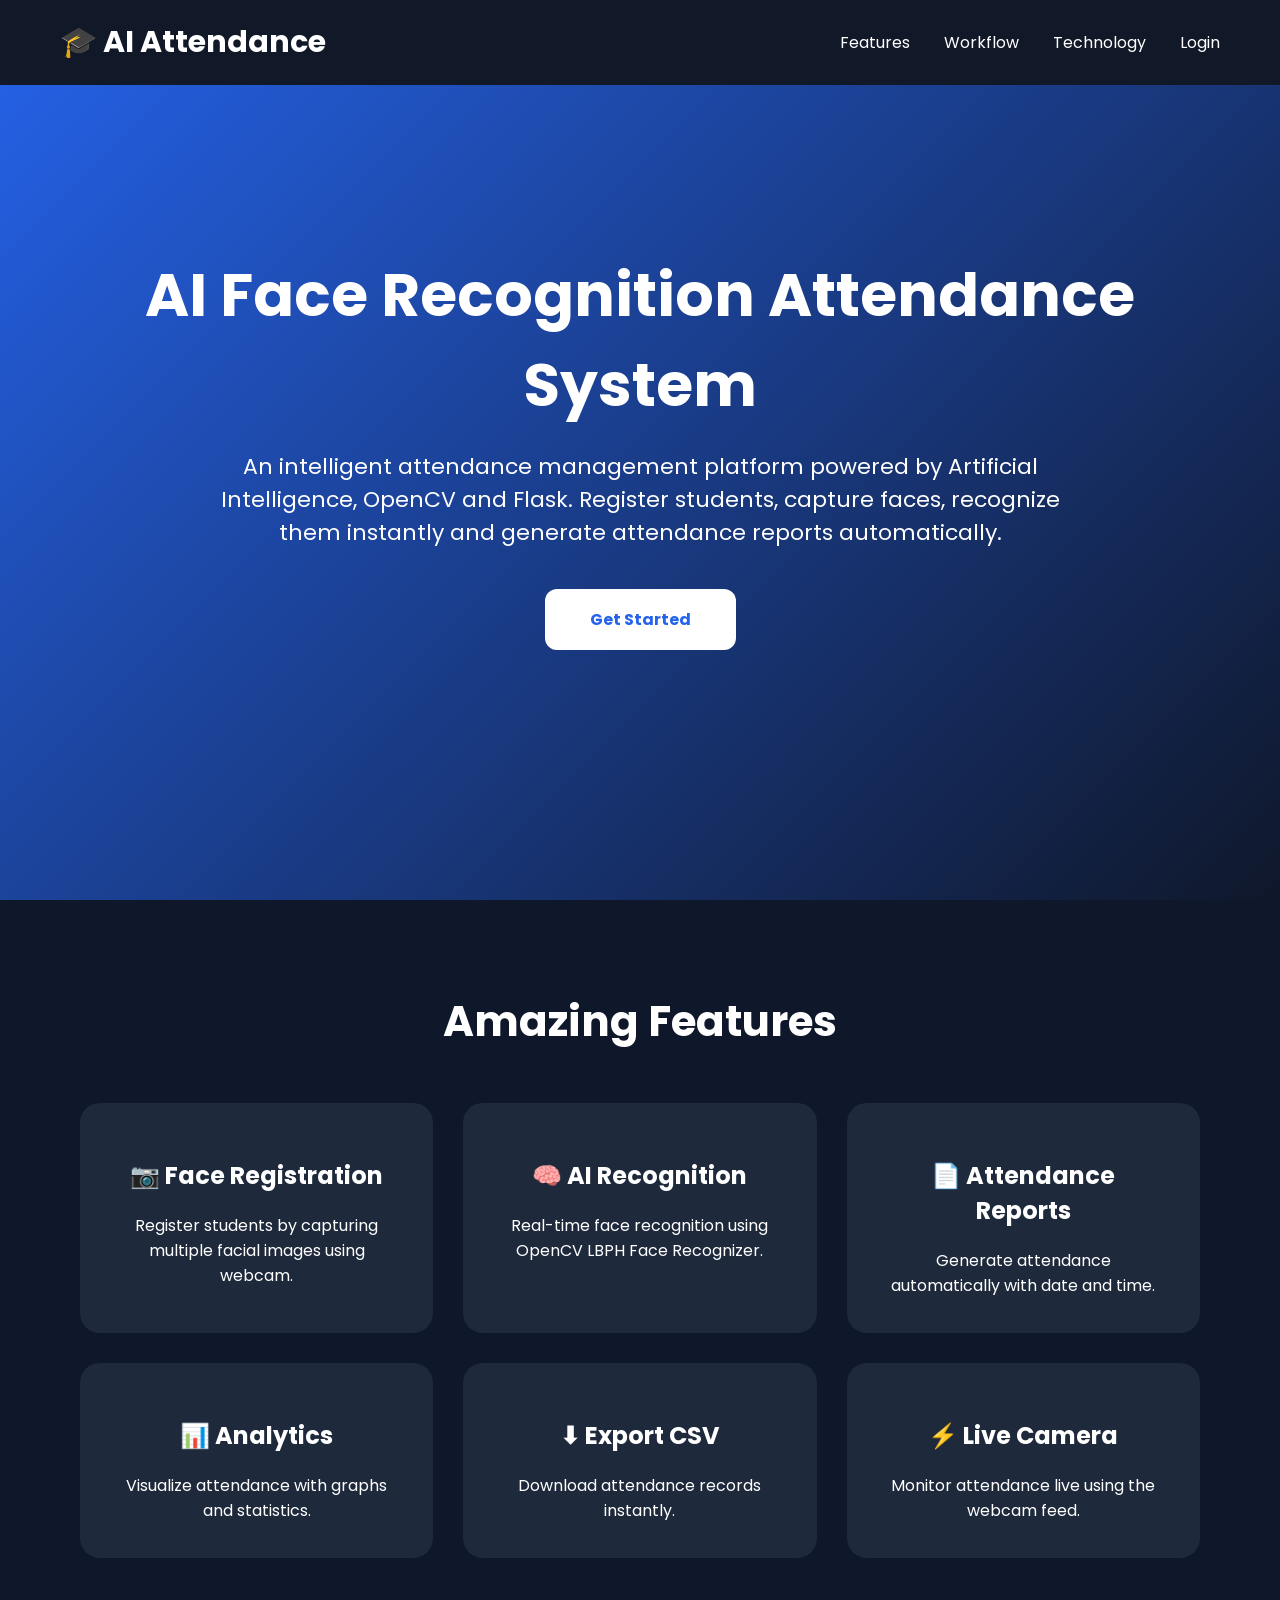
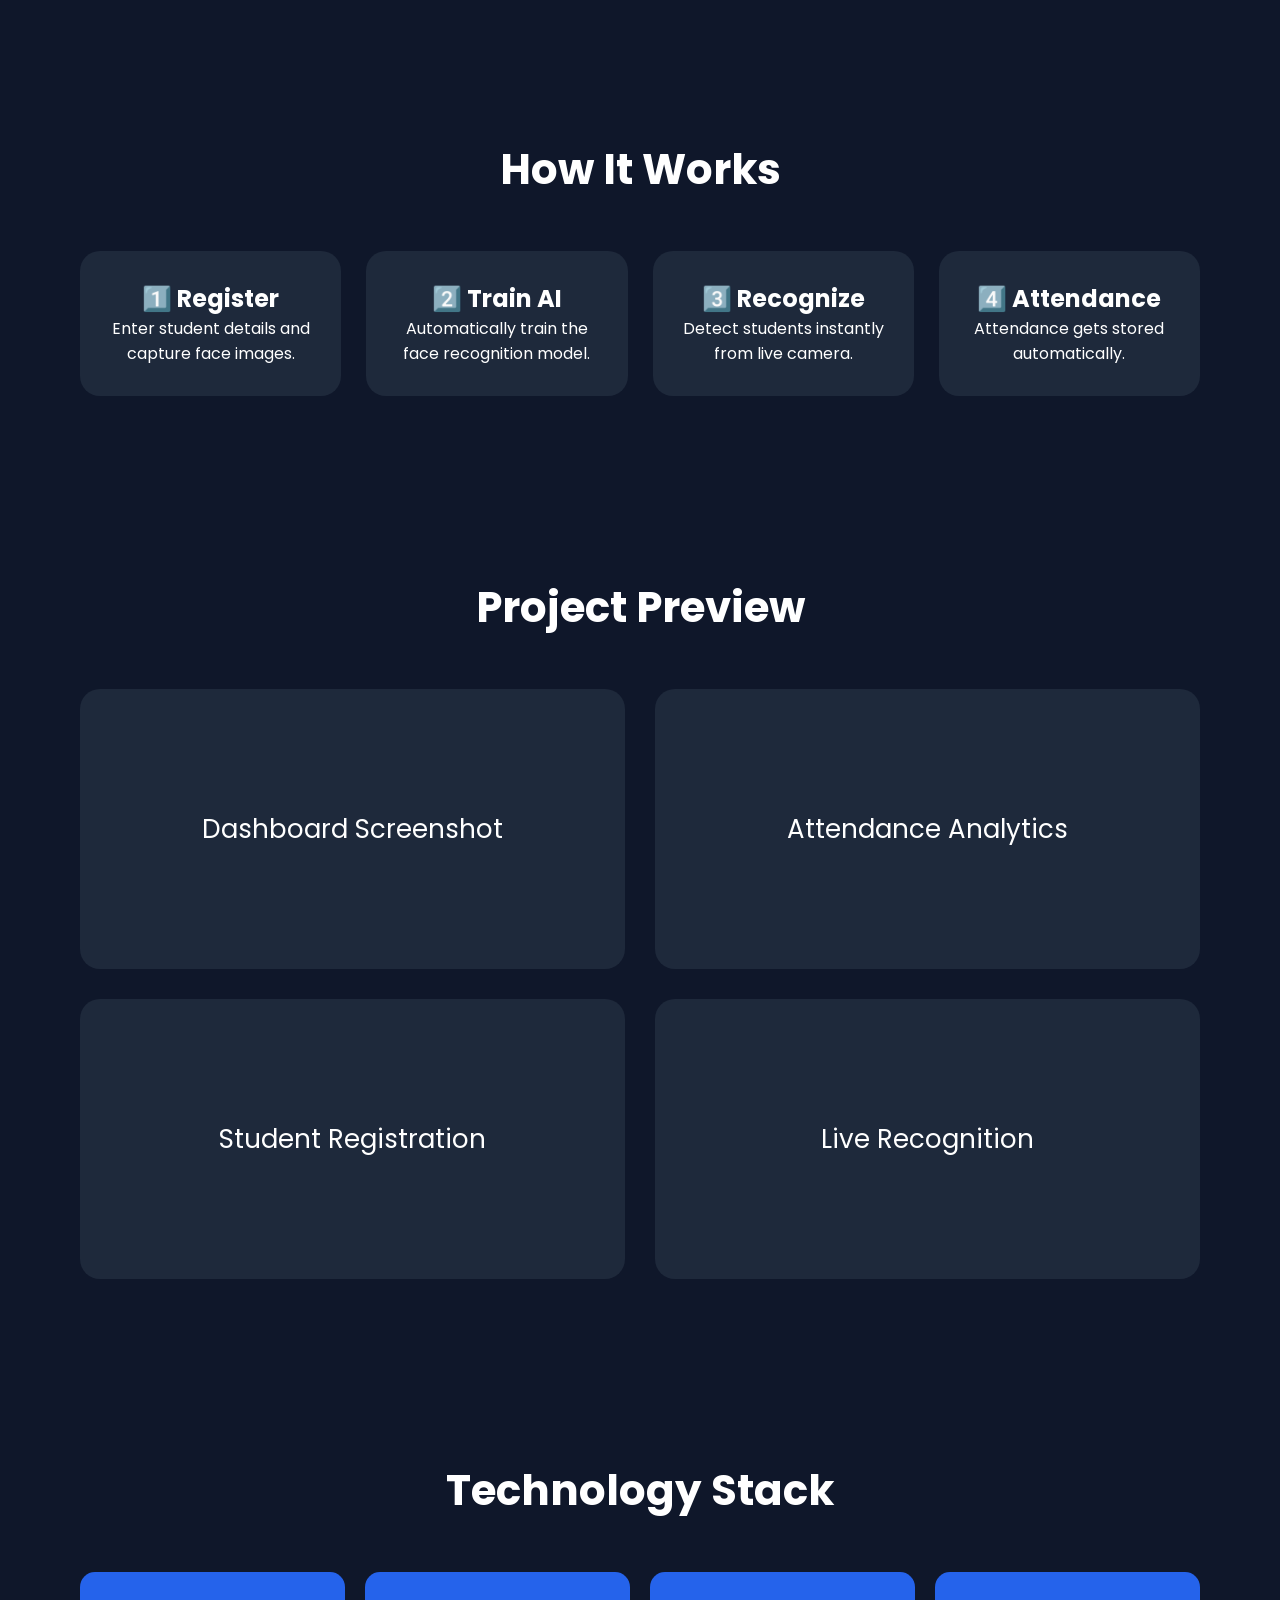
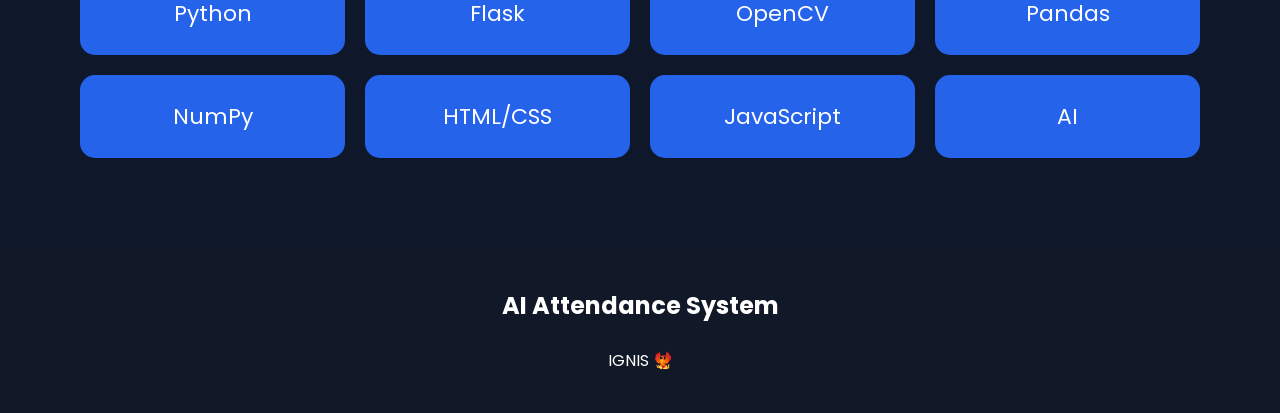
==== templates/home.html @ b84f37ec "Initial release of AI Attendance System" ====
<!DOCTYPE html>
<html lang="en">

<head>

    <meta charset="UTF-8">
    <meta name="viewport" content="width=device-width, initial-scale=1.0">

    <title>AI Attendance System</title>

    <link href="https://fonts.googleapis.com/css2?family=Poppins:wght@300;400;600;700&display=swap" rel="stylesheet">

    <style>

        *{
        margin:0;
        padding:0;
        box-sizing:border-box;
        font-family:Poppins,sans-serif;
        scroll-behavior:smooth;
        }

        body{

        background:#0f172a;
        color:white;

        }

        nav{

        position:fixed;
        width:100%;
        padding:20px 60px;
        display:flex;
        justify-content:space-between;
        align-items:center;
        background:#111827;
        z-index:1000;

        }

        nav h2{

        font-size:30px;

        }

        nav a{

        color:white;
        text-decoration:none;
        margin-left:30px;

        }

        .hero{

        height:100vh;

        display:flex;

        justify-content:center;

        align-items:center;

        flex-direction:column;

        text-align:center;

        padding:40px;

        background:linear-gradient(135deg,#2563eb,#0f172a);

        }

        .hero h1{

        font-size:60px;
        margin-bottom:20px;

        }

        .hero p{

        font-size:22px;
        width:70%;

        }

        .btn{

        margin-top:40px;

        display:inline-block;

        padding:18px 45px;

        background:white;

        color:#2563eb;

        border-radius:12px;

        text-decoration:none;

        font-weight:bold;

        transition:.3s;

        }

        .btn:hover{

        transform:scale(1.05);

        }

        section{

        padding:90px 80px;

        }

        .title{

        text-align:center;

        font-size:42px;

        margin-bottom:50px;

        }

        .features{

        display:grid;

        grid-template-columns:repeat(3,1fr);

        gap:30px;

        }

        .feature{

        background:#1e293b;

        padding:35px;

        border-radius:20px;

        text-align:center;

        transition:.3s;

        }

        .feature:hover{

        transform:translateY(-10px);

        }

        .feature h2{

        margin:20px 0;

        }

        .workflow{

        display:flex;

        justify-content:space-between;

        gap:25px;

        }

        .step{

        flex:1;

        background:#1e293b;

        padding:30px;

        border-radius:20px;

        text-align:center;

        }

        .gallery{

        display:grid;

        grid-template-columns:repeat(2,1fr);

        gap:30px;

        }

        .image{

        height:280px;

        background:#1e293b;

        border-radius:20px;

        display:flex;

        justify-content:center;

        align-items:center;

        font-size:26px;

        }

        .tech{

        display:grid;

        grid-template-columns:repeat(4,1fr);

        gap:20px;

        }

        .tech div{

        background:#2563eb;

        padding:25px;

        text-align:center;

        border-radius:15px;

        font-size:22px;

        }

        footer{

        padding:40px;

        text-align:center;

        background:#111827;

        }

    </style>

</head>

<body>

<nav>

    <h2>🎓 AI Attendance</h2>

    <div>

        <a href="#features">Features</a>

        <a href="#workflow">Workflow</a>

        <a href="#technology">Technology</a>

        <a href="/login">Login</a>

    </div>

</nav>

<div class="hero">

    <h1>AI Face Recognition Attendance System</h1>

    <p>

        An intelligent attendance management platform powered by Artificial Intelligence,
        OpenCV and Flask. Register students, capture faces, recognize them instantly
        and generate attendance reports automatically.

    </p>

    <a href="/login" class="btn">

        Get Started

    </a>

</div>

<section id="features">

    <h1 class="title">

        Amazing Features

    </h1>

    <div class="features">

        <div class="feature">

            <h2>📷 Face Registration</h2>

            <p>

                Register students by capturing multiple facial images using webcam.

            </p>

        </div>

        <div class="feature">

            <h2>🧠 AI Recognition</h2>

            <p>

                Real-time face recognition using OpenCV LBPH Face Recognizer.

            </p>

        </div>

        <div class="feature">

            <h2>📄 Attendance Reports</h2>

            <p>

                Generate attendance automatically with date and time.

            </p>

        </div>

        <div class="feature">

            <h2>📊 Analytics</h2>

            <p>

                Visualize attendance with graphs and statistics.

            </p>

        </div>

        <div class="feature">

            <h2>⬇ Export CSV</h2>

            <p>

                Download attendance records instantly.

            </p>

        </div>

        <div class="feature">

            <h2>⚡ Live Camera</h2>

            <p>

                Monitor attendance live using the webcam feed.

            </p>

        </div>

    </div>

</section>

<section id="workflow">

    <h1 class="title">

        How It Works

    </h1>

    <div class="workflow">

        <div class="step">

            <h2>1️⃣ Register</h2>

            <p>

                Enter student details and capture face images.

            </p>

        </div>

        <div class="step">

            <h2>2️⃣ Train AI</h2>

            <p>

                Automatically train the face recognition model.

            </p>

        </div>

        <div class="step">

            <h2>3️⃣ Recognize</h2>

            <p>

                Detect students instantly from live camera.

            </p>

        </div>

        <div class="step">

            <h2>4️⃣ Attendance</h2>

            <p>

                Attendance gets stored automatically.

            </p>

        </div>

    </div>

</section>

<section>

    <h1 class="title">

        Project Preview

    </h1>

    <div class="gallery">

        <div class="image">

            Dashboard Screenshot

        </div>

        <div class="image">

            Attendance Analytics

        </div>

        <div class="image">

            Student Registration

        </div>

        <div class="image">

            Live Recognition

        </div>

    </div>

</section>

<section id="technology">

    <h1 class="title">

        Technology Stack

    </h1>

    <div class="tech">

        <div>Python</div>

        <div>Flask</div>

        <div>OpenCV</div>

        <div>Pandas</div>

        <div>NumPy</div>

        <div>HTML/CSS</div>

        <div>JavaScript</div>

        <div>AI</div>

    </div>

</section>

<footer>

    <h2>

        AI Attendance System

    </h2>

    <br>

    IGNIS 🐦‍🔥

</footer>

</body>

</html>
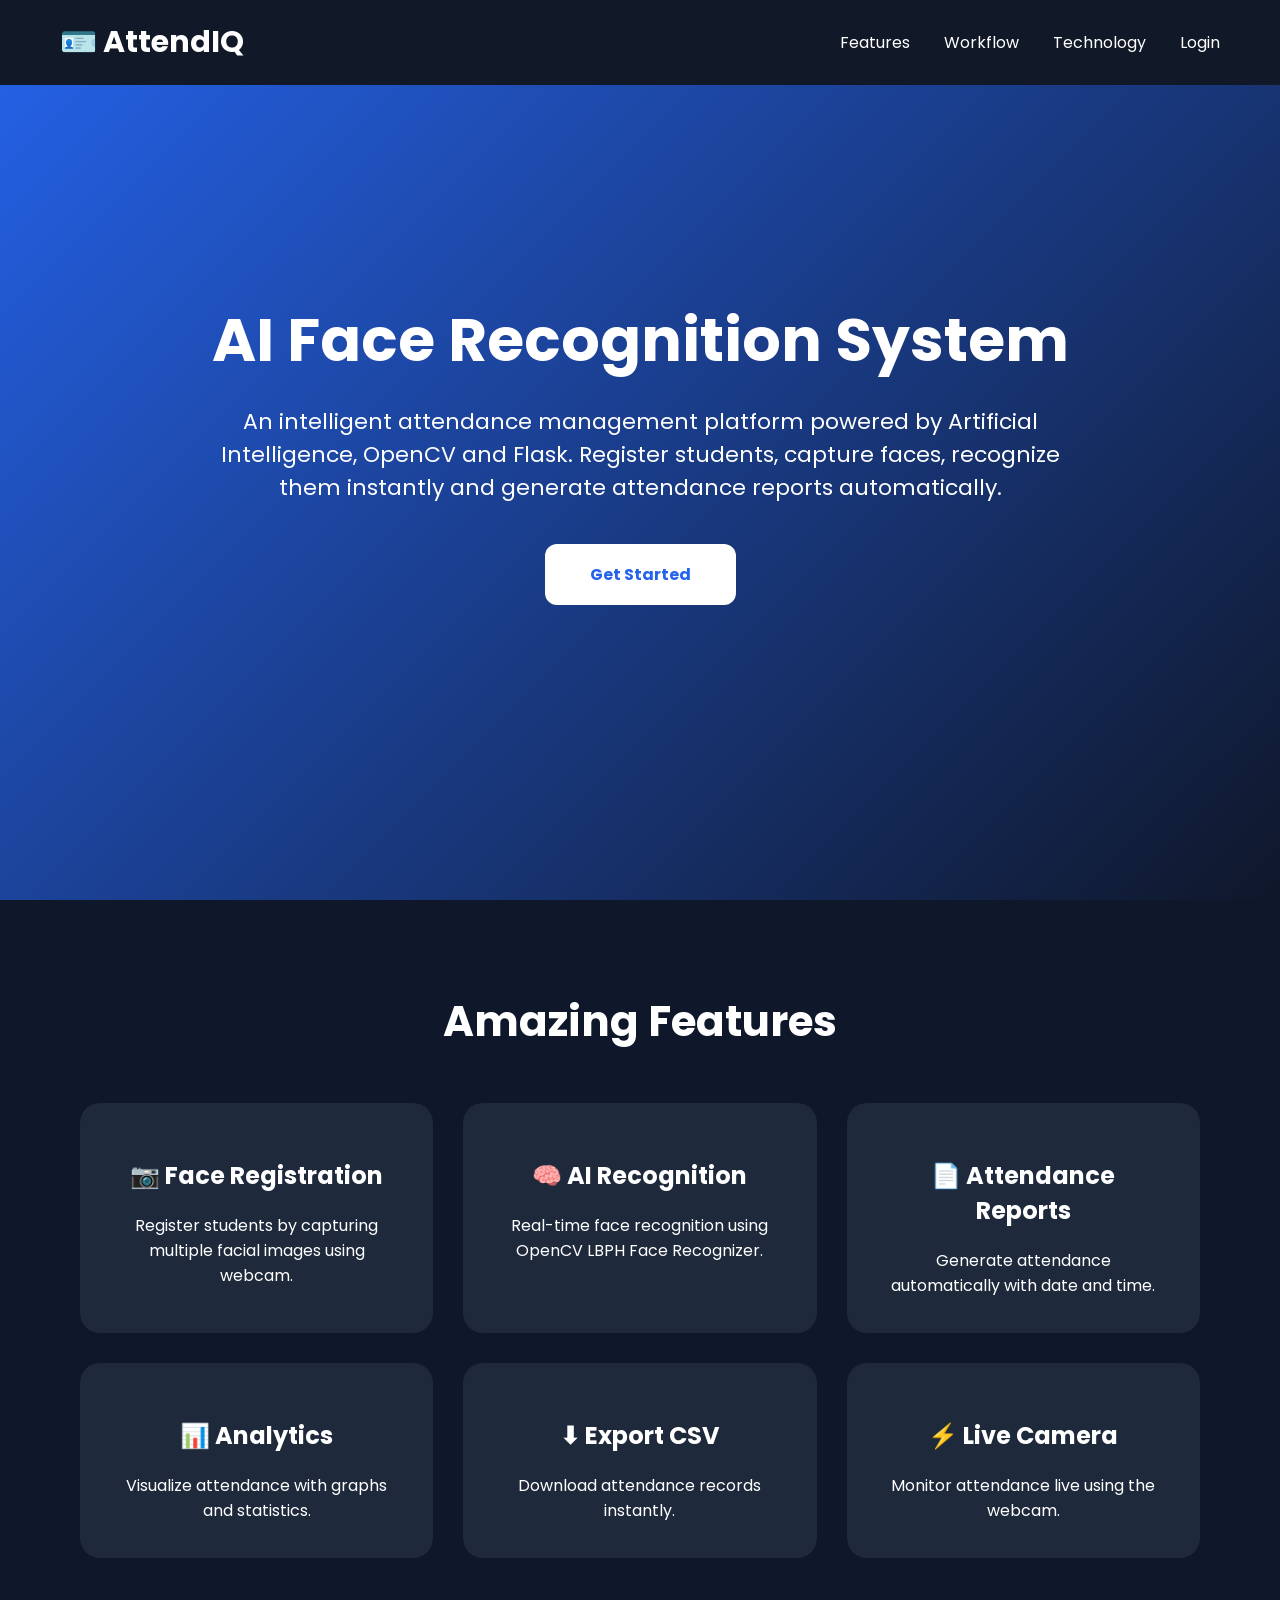
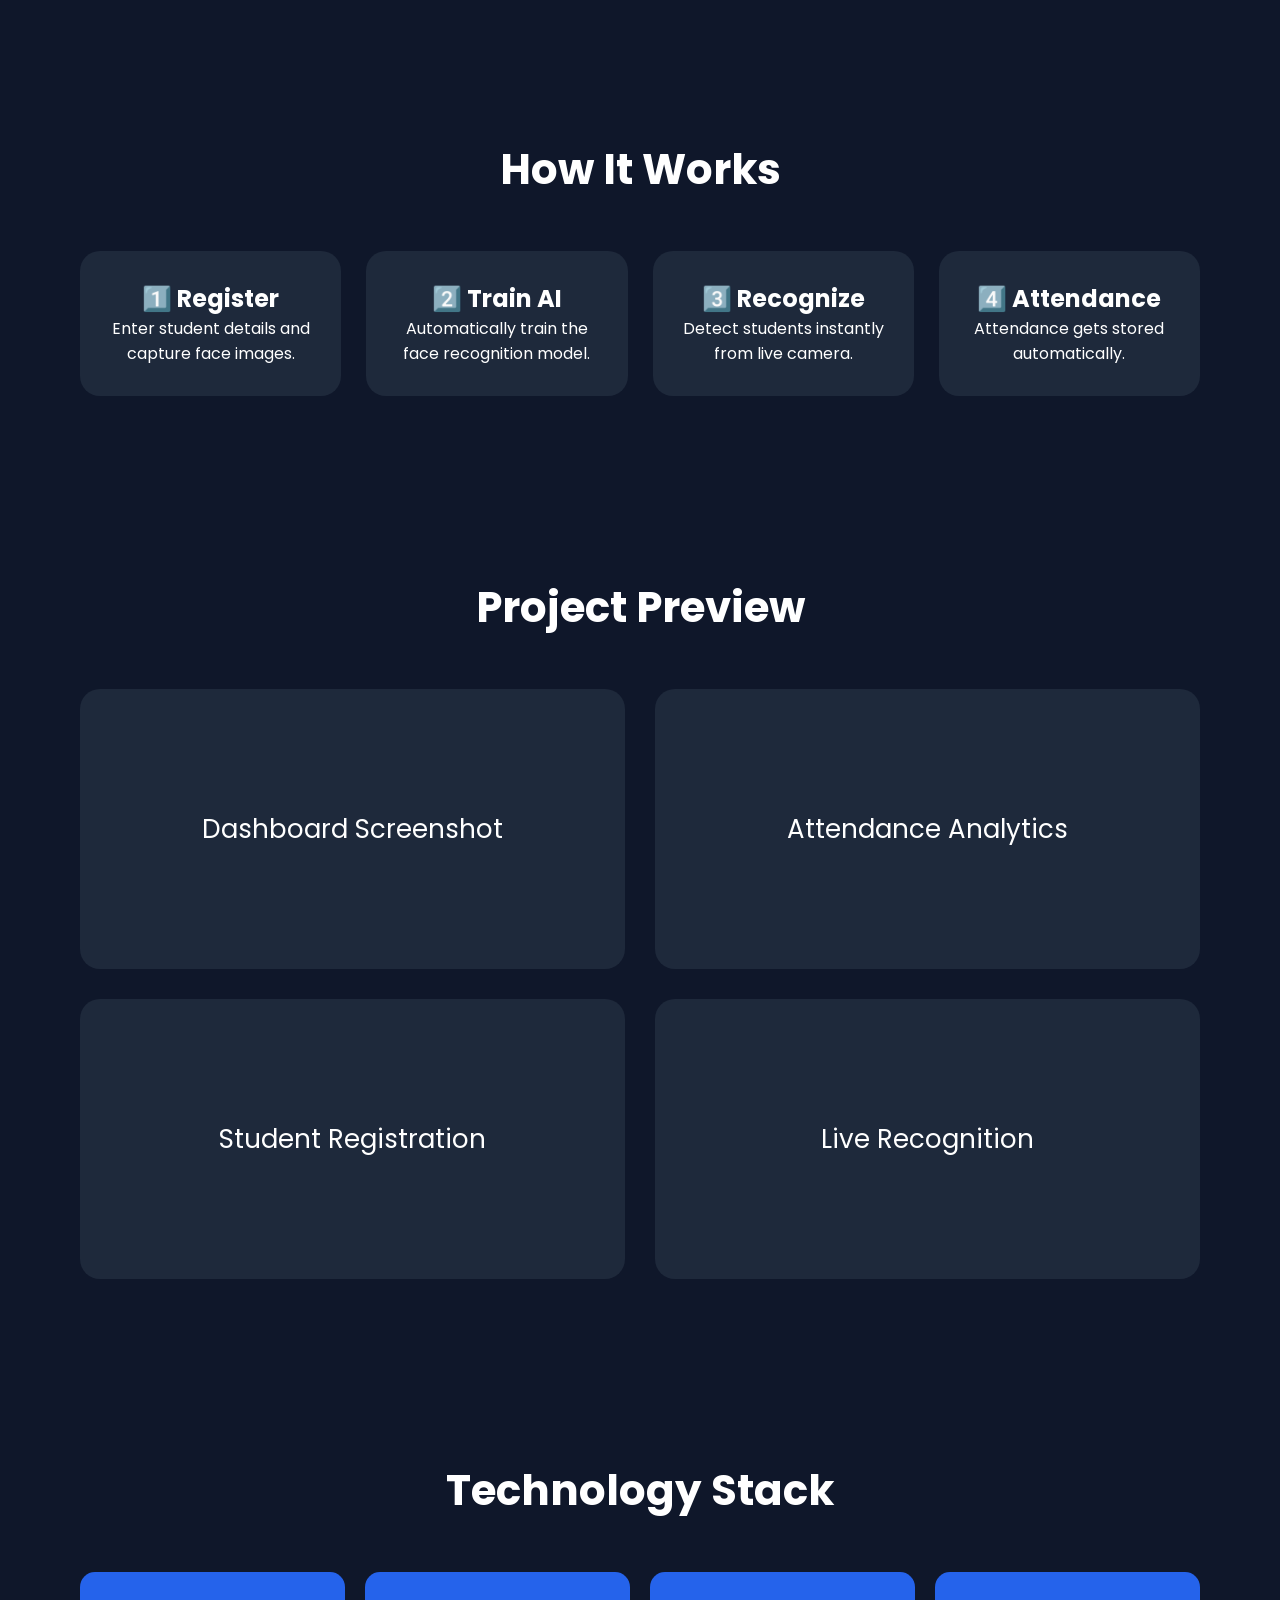
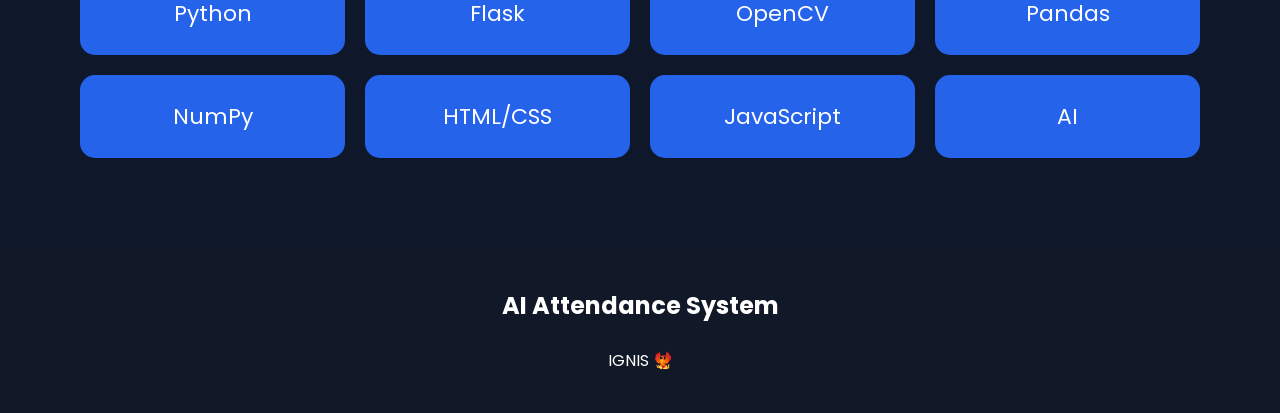
==== commit eaf59e73: "Updated project features and UI" ====
--- a/templates/home.html
+++ b/templates/home.html
@@ -6,7 +6,7 @@
     <meta charset="UTF-8">
     <meta name="viewport" content="width=device-width, initial-scale=1.0">
 
-    <title>AI Attendance System</title>
+    <title>AttendIQ</title>
 
     <link href="https://fonts.googleapis.com/css2?family=Poppins:wght@300;400;600;700&display=swap" rel="stylesheet">
 
@@ -262,7 +262,7 @@
 
 <nav>
 
-    <h2>🎓 AI Attendance</h2>
+    <h2>🪪 AttendIQ </h2>
 
     <div>
 
@@ -280,7 +280,7 @@
 
 <div class="hero">
 
-    <h1>AI Face Recognition Attendance System</h1>
+    <h1>AI Face Recognition System</h1>
 
     <p>
 
@@ -374,7 +374,7 @@
 
             <p>
 
-                Monitor attendance live using the webcam feed.
+                Monitor attendance live using the webcam.
 
             </p>
 
